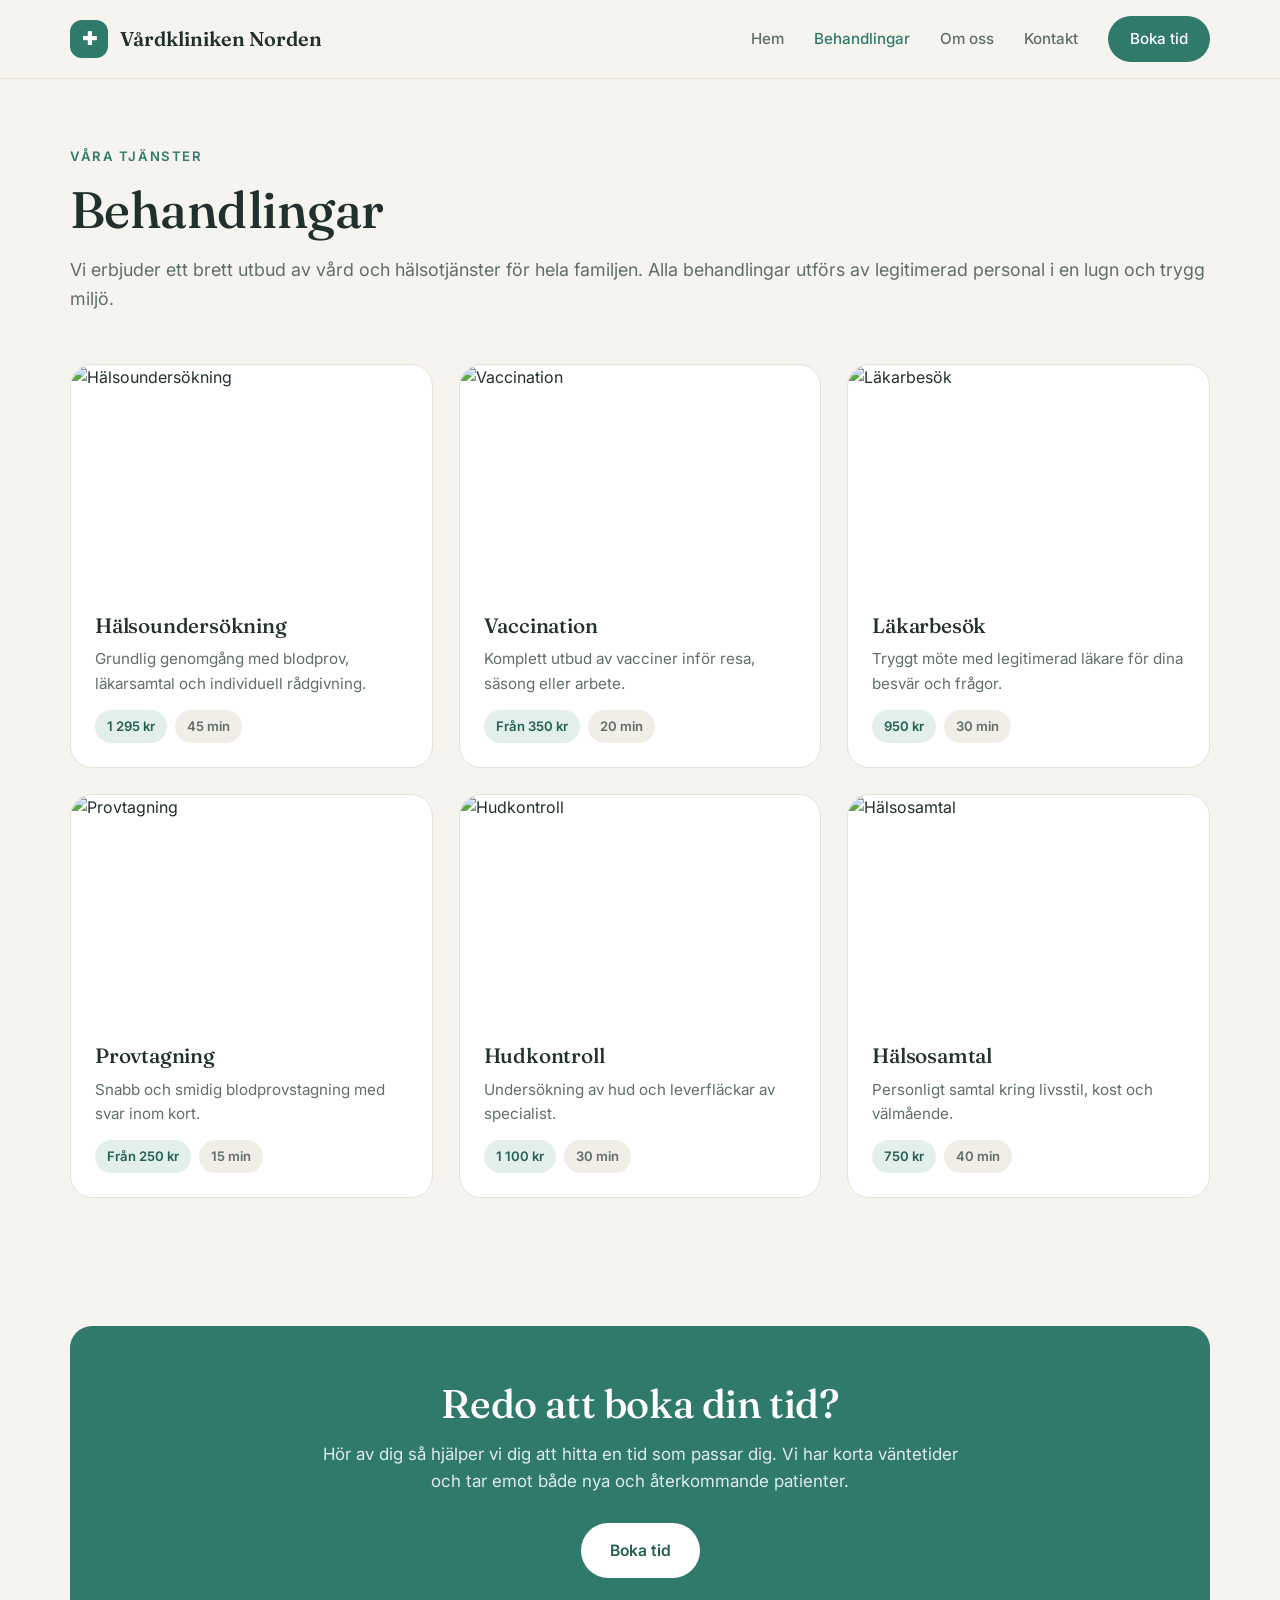
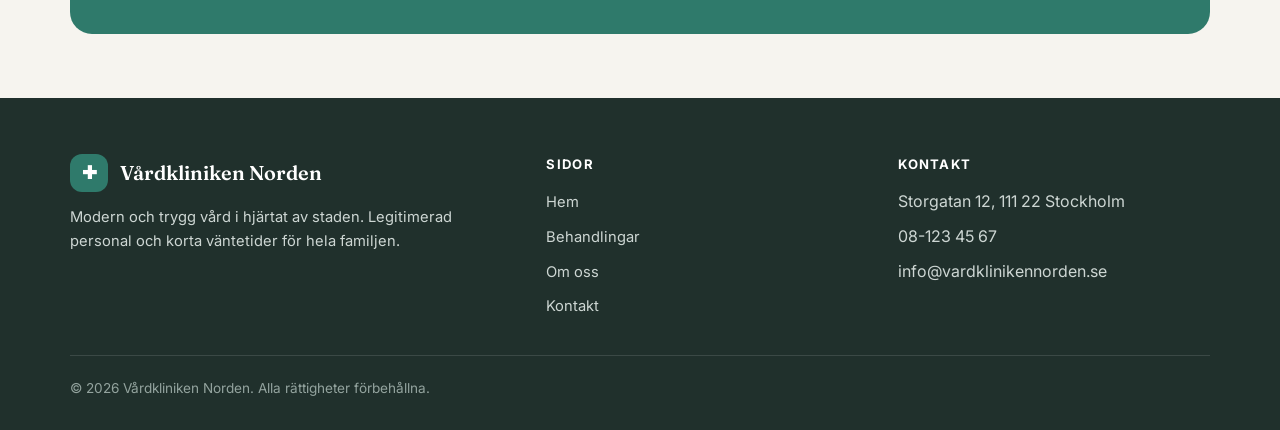
==== behandlingar.html @ 280f5b57 "Sync .vkn-header across 3 pages via Klar Updated: behandlingar.html, kontakt.html, om-oss.html" ====
<!DOCTYPE html><html lang="sv"><head>
    <meta charset="UTF-8">
    <meta name="viewport" content="width=device-width, initial-scale=1.0">
    <title>Vårdkliniken Norden</title>
    <link rel="preconnect" href="https://fonts.googleapis.com">
    <link rel="preconnect" href="https://fonts.gstatic.com" crossorigin="">
    <link href="https://fonts.googleapis.com/css2?family=Fraunces:opsz,wght@9..144,400;9..144,500;9..144,600&amp;family=Inter:wght@400;500;600&amp;display=swap" rel="stylesheet">
    <link rel="stylesheet" href="/style.css"><link rel="icon" href="/images/favicon.png">
    <script type="module" src="/script.js"></script>
  </head>
  <body>
    <div id="root">
      <div class="vkn-app">
        <header class="vkn-header">
          <div class="vkn-shell vkn-header__inner">
            <a class="vkn-logo" href="/"><span class="vkn-logo__mark">✚</span> Vårdkliniken Norden</a><button class="vkn-burger" aria-label="Meny">☰</button>
            <nav class="vkn-nav">
              <a class="high" href="/">Hem</a><a href="/behandlingar" class="vkn-active" aria-current="page">Behandlingar</a><a href="/om-oss">Om oss</a><a href="/kontakt">Kontakt</a><a class="vkn-nav__cta" href="/kontakt">Boka
                tid</a>
            </nav>
          </div>
        </header>
        <main>
          <section class="vkn-pagehead">
            <div class="vkn-shell">
              <span class="vkn-eyebrow vkn-ph-eyebrow">Våra tjänster</span>
              <h1 class="vkn-ph-title">Behandlingar</h1>
              <p class="vkn-ph-text">
                Vi erbjuder ett brett utbud av vård och hälsotjänster för hela
                familjen. Alla behandlingar utförs av legitimerad personal i en
                lugn och trygg miljö.
              </p>
            </div>
          </section>
          <section class="vkn-section" style="padding-top: 30px">
            <div class="vkn-shell">
              <div class="vkn-cards vkn-cards--six">
                <article class="vkn-tcard">
                  <div class="vkn-tcard__media">
                    <img src="https://images.unsplash.com/photo-1576091160550-2173dba999ef?auto=format&amp;fit=crop&amp;w=1600&amp;q=80" alt="Hälsoundersökning">
                  </div>
                  <div class="vkn-tcard__body">
                    <h3>Hälsoundersökning</h3>
                    <p class="vkn-tcard__desc">
                      Grundlig genomgång med blodprov, läkarsamtal och
                      individuell rådgivning.
                    </p>
                    <div class="vkn-tcard__meta">
                      <span class="vkn-tag">1 295 kr</span><span class="vkn-tag vkn-tag--muted">45 min</span>
                    </div>
                  </div>
                </article>
                <article class="vkn-tcard">
                  <div class="vkn-tcard__media">
                    <img src="https://images.unsplash.com/photo-1531545514256-b1400bc00f31?ixid=M3w5ODc2NzB8MHwxfHNlYXJjaHw0fHxhYm91dCUyMHVzfGVufDF8fHx8MTc4MjY2MDM2M3ww&amp;ixlib=rb-4.1.0&amp;w=1600&amp;q=80&amp;auto=format&amp;fit=crop" alt="Vaccination" data-klar-clipped="1">
                  </div>
                  <div class="vkn-tcard__body">
                    <h3>Vaccination</h3>
                    <p class="vkn-tcard__desc">
                      Komplett utbud av vacciner inför resa, säsong eller
                      arbete.
                    </p>
                    <div class="vkn-tcard__meta">
                      <span class="vkn-tag">Från 350 kr</span><span class="vkn-tag vkn-tag--muted">20 min</span>
                    </div>
                  </div>
                </article>
                <article class="vkn-tcard">
                  <div class="vkn-tcard__media">
                    <img src="https://images.unsplash.com/photo-1530026405186-ed1f139313f8?auto=format&amp;fit=crop&amp;w=1600&amp;q=80" alt="Läkarbesök">
                  </div>
                  <div class="vkn-tcard__body">
                    <h3>Läkarbesök</h3>
                    <p class="vkn-tcard__desc">
                      Tryggt möte med legitimerad läkare för dina besvär och
                      frågor.
                    </p>
                    <div class="vkn-tcard__meta">
                      <span class="vkn-tag">950 kr</span><span class="vkn-tag vkn-tag--muted">30 min</span>
                    </div>
                  </div>
                </article>
                <article class="vkn-tcard">
                  <div class="vkn-tcard__media">
                    <img src="https://images.unsplash.com/photo-1559757175-0eb30cd8c063?auto=format&amp;fit=crop&amp;w=1600&amp;q=80" alt="Provtagning">
                  </div>
                  <div class="vkn-tcard__body">
                    <h3>Provtagning</h3>
                    <p class="vkn-tcard__desc">
                      Snabb och smidig blodprovstagning med svar inom kort.
                    </p>
                    <div class="vkn-tcard__meta">
                      <span class="vkn-tag">Från 250 kr</span><span class="vkn-tag vkn-tag--muted">15 min</span>
                    </div>
                  </div>
                </article>
                <article class="vkn-tcard">
                  <div class="vkn-tcard__media">
                    <img src="https://images.unsplash.com/photo-1505751172876-fa1923c5c528?auto=format&amp;fit=crop&amp;w=1600&amp;q=80" alt="Hudkontroll">
                  </div>
                  <div class="vkn-tcard__body">
                    <h3>Hudkontroll</h3>
                    <p class="vkn-tcard__desc">
                      Undersökning av hud och leverfläckar av specialist.
                    </p>
                    <div class="vkn-tcard__meta">
                      <span class="vkn-tag">1 100 kr</span><span class="vkn-tag vkn-tag--muted">30 min</span>
                    </div>
                  </div>
                </article>
                <article class="vkn-tcard">
                  <div class="vkn-tcard__media">
                    <img src="https://images.unsplash.com/photo-1551601651-2a8555f1a136?auto=format&amp;fit=crop&amp;w=1600&amp;q=80" alt="Hälsosamtal">
                  </div>
                  <div class="vkn-tcard__body">
                    <h3>Hälsosamtal</h3>
                    <p class="vkn-tcard__desc">
                      Personligt samtal kring livsstil, kost och välmående.
                    </p>
                    <div class="vkn-tcard__meta">
                      <span class="vkn-tag">750 kr</span><span class="vkn-tag vkn-tag--muted">40 min</span>
                    </div>
                  </div>
                </article>
              </div>
            </div>
          </section>
          <section class="vkn-section">
            <div class="vkn-shell">
              <div class="vkn-cta">
                <h2 class="vkn-cta-heading">Redo att boka din tid?</h2>
                <p class="vkn-cta-text">
                  Hör av dig så hjälper vi dig att hitta en tid som passar dig.
                  Vi har korta väntetider och tar emot både nya och återkommande
                  patienter.
                </p>
                <a class="vkn-btn vkn-btn--primary vkn-cta-btn" href="/kontakt">Boka tid</a>
              </div>
            </div>
          </section>
        </main>
        <footer class="vkn-footer">
          <div class="vkn-shell">
            <div class="vkn-footer__grid">
              <div>
                <div class="vkn-logo">
                  <span class="vkn-logo__mark">✚</span> Vårdkliniken Norden
                </div>
                <p>
                  Modern och trygg vård i hjärtat av staden. Legitimerad
                  personal och korta väntetider för hela familjen.
                </p>
              </div>
              <div>
                <h4>Sidor</h4>
                <ul>
                  <li><a href="/">Hem</a></li>
                  <li>
                    <a href="/behandlingar">Behandlingar</a>
                  </li>
                  <li><a href="/om-oss">Om oss</a></li>
                  <li><a href="/kontakt">Kontakt</a></li>
                </ul>
              </div>
              <div>
                <h4>Kontakt</h4>
                <ul>
                  <li>Storgatan 12, 111 22 Stockholm</li>
                  <li>08-123 45 67</li>
                  <li>info@vardklinikennorden.se</li>
                </ul>
              </div>
            </div>
            <div class="vkn-footer__bottom">
              © 2026 Vårdkliniken Norden. Alla rättigheter förbehållna.
            </div>
          </div>
        </footer>
      </div>
    </div>
  
</body></html>
---- style.css ----
:root {
  --vkn-bg: #f6f4ef;
  --vkn-surface: #ffffff;
  --vkn-ink: #20302c;
  --vkn-muted: #5e6f69;
  --vkn-accent: #2f7a6b;
  --vkn-accent-dark: #245f53;
  --vkn-accent-soft: #e3efeb;
  --vkn-border: #e6e2d8;
  --vkn-radius: 22px;
  --vkn-radius-sm: 14px;
  --vkn-shadow: 0 18px 50px -28px rgba(32, 48, 44, 0.4);
}

* {
  box-sizing: border-box;
}

html {
  scroll-behavior: smooth;
}

body {
  margin: 0;
  font-family: "Inter", system-ui, sans-serif;
  background: var(--vkn-bg);
  color: var(--vkn-ink);
  line-height: 1.6;
  -webkit-font-smoothing: antialiased;
}

.vkn-app {
  min-height: 100vh;
  display: flex;
  flex-direction: column;
}

.vkn-shell {
  width: min(1140px, 92vw);
  margin: 0 auto;
}

h1,
h2,
h3 {
  font-family: "Fraunces", Georgia, serif;
  font-weight: 500;
  line-height: 1.12;
  margin: 0;
  letter-spacing: -0.01em;
}

p {
  margin: 0;
}

img {
  display: block;
  max-width: 100%;
}

a {
  color: inherit;
  text-decoration: none;
}

/* Header */
.vkn-header {
  position: sticky;
  top: 0;
  z-index: 50;
  background: rgba(246, 244, 239, 0.86);
  backdrop-filter: blur(12px);
  border-bottom: 1px solid var(--vkn-border);
}

.vkn-header__inner {
  display: flex;
  align-items: center;
  justify-content: space-between;
  height: 78px;
}

.vkn-logo {
  display: flex;
  align-items: center;
  gap: 12px;
  font-family: "Fraunces", serif;
  font-size: 1.25rem;
  font-weight: 600;
}

.vkn-logo__mark {
  width: 38px;
  height: 38px;
  border-radius: 12px;
  background: var(--vkn-accent);
  color: #fff;
  display: grid;
  place-items: center;
  font-size: 1.1rem;
}

.vkn-nav {
  display: flex;
  align-items: center;
  gap: 30px;
}

.vkn-nav a {
  font-size: 0.95rem;
  color: var(--vkn-muted);
  font-weight: 500;
  transition: color 0.2s;
}

.vkn-nav a:hover {
  color: var(--vkn-ink);
}

.vkn-nav a.vkn-active {
  color: var(--vkn-accent);
}

.vkn-nav__cta {
  background: var(--vkn-accent);
  color: #fff !important;
  padding: 11px 22px;
  border-radius: 999px;
  transition: background 0.2s;
}

.vkn-nav__cta:hover {
  background: var(--vkn-accent-dark);
}

.vkn-burger {
  display: none;
  background: none;
  border: 0;
  cursor: pointer;
  font-size: 1.5rem;
  color: var(--vkn-ink);
}

@media (max-width: 800px) {
  .vkn-nav {
    position: fixed;
    inset: 78px 0 auto 0;
    background: var(--vkn-bg);
    flex-direction: column;
    align-items: stretch;
    padding: 18px 4vw 26px;
    gap: 16px;
    border-bottom: 1px solid var(--vkn-border);
    display: none;
    /* transform: translateY(-130%); */
    transition: transform 0.28s ease;
  }

  .vkn-nav.show {
    display: flex;
  }

  .vkn-nav.vkn-nav--open {
    transform: translateY(0);
  }

  .vkn-nav__cta {
    text-align: center;
  }

  .vkn-burger {
    display: block;
  }
}

/* Buttons */
.vkn-btn {
  display: inline-flex;
  align-items: center;
  gap: 8px;
  padding: 14px 28px;
  border-radius: 999px;
  font-weight: 600;
  font-size: 0.98rem;
  cursor: pointer;
  border: 1px solid transparent;
  transition:
    transform 0.15s,
    background 0.2s,
    border-color 0.2s;
}

.vkn-btn:hover {
  transform: translateY(-2px);
}

.vkn-btn--primary {
  background: var(--vkn-accent);
  color: #fff;
}

.vkn-btn--primary:hover {
  background: var(--vkn-accent-dark);
}

.vkn-btn--ghost {
  background: transparent;
  color: var(--vkn-ink);
  border-color: var(--vkn-border);
}

.vkn-btn--ghost:hover {
  border-color: var(--vkn-accent);
  color: var(--vkn-accent);
}

.vkn-eyebrow {
  display: inline-block;
  font-size: 0.82rem;
  font-weight: 600;
  letter-spacing: 0.12em;
  text-transform: uppercase;
  color: var(--vkn-accent);
  margin-bottom: 14px;
}

/* Hero */
.vkn-hero {
  padding: 70px 0 30px;
}

.vkn-hero__grid {
  display: grid;
  grid-template-columns: 1.05fr 0.95fr;
  gap: 56px;
  align-items: center;
}

.vkn-hero h1 {
  font-size: clamp(2.4rem, 5vw, 3.6rem);
  margin-bottom: 22px;
}

.vkn-hero__intro {
  font-size: 1.12rem;
  color: var(--vkn-muted);
  margin-bottom: 30px;
  max-width: 30em;
}

.vkn-hero__actions {
  display: flex;
  flex-wrap: wrap;
  gap: 14px;
}

.vkn-hero__media {
  border-radius: var(--vkn-radius);
  overflow: hidden;
  box-shadow: var(--vkn-shadow);
  aspect-ratio: 4/5;
}

.vkn-hero__media img {
  width: 100%;
  height: 100%;
  object-fit: cover;
}

@media (max-width: 800px) {
  .vkn-hero__grid {
    grid-template-columns: 1fr;
    gap: 36px;
  }

  .vkn-hero__media {
    aspect-ratio: 16/11;
  }
}

/* Trust strip */
.vkn-trust {
  padding: 28px 0 10px;
}

.vkn-trust__grid {
  display: grid;
  grid-template-columns: repeat(4, 1fr);
  gap: 18px;
}

.vkn-trust__item {
  background: var(--vkn-surface);
  border: 1px solid var(--vkn-border);
  border-radius: var(--vkn-radius-sm);
  padding: 22px 22px;
}

.vkn-trust__item h3 {
  font-family: "Inter", sans-serif;
  font-size: 1rem;
  font-weight: 600;
  margin-bottom: 6px;
}

.vkn-trust__item p {
  font-size: 0.92rem;
  color: var(--vkn-muted);
}

@media (max-width: 800px) {
  .vkn-trust__grid {
    grid-template-columns: 1fr 1fr;
  }
}

/* Sections */
.vkn-section {
  padding: 64px 0;
}

.vkn-section__head {
  max-width: 620px;
  margin-bottom: 40px;
}

.vkn-section__head h2 {
  font-size: clamp(1.9rem, 3.6vw, 2.6rem);
  margin-bottom: 16px;
}

.vkn-section__head p {
  color: var(--vkn-muted);
  font-size: 1.05rem;
}

.vkn-section__head--center {
  margin: 0 auto 44px;
  text-align: center;
}

/* Treatment cards */
.vkn-cards {
  display: grid;
  grid-template-columns: repeat(3, 1fr);
  gap: 26px;
}

.vkn-cards--six {
  grid-template-columns: repeat(3, 1fr);
}

@media (max-width: 900px) {
  .vkn-cards,
  .vkn-cards--six {
    grid-template-columns: 1fr 1fr;
  }
}

@media (max-width: 620px) {
  .vkn-cards,
  .vkn-cards--six {
    grid-template-columns: 1fr;
  }
}

.vkn-tcard {
  background: var(--vkn-surface);
  border: 1px solid var(--vkn-border);
  border-radius: var(--vkn-radius);
  overflow: hidden;
  display: flex;
  flex-direction: column;
  transition:
    transform 0.2s,
    box-shadow 0.2s;
}

.vkn-tcard:hover {
  transform: translateY(-4px);
  box-shadow: var(--vkn-shadow);
}

.vkn-tcard__media {
  aspect-ratio: 16/10;
  overflow: hidden;
}

.vkn-tcard__media img {
  width: 100%;
  height: 100%;
  object-fit: cover;
}

.vkn-tcard__body {
  padding: 24px;
  display: flex;
  flex-direction: column;
  gap: 10px;
  flex: 1;
}

.vkn-tcard__body h3 {
  font-size: 1.3rem;
}

.vkn-tcard__desc {
  color: var(--vkn-muted);
  font-size: 0.95rem;
  flex: 1;
}

.vkn-tcard__meta {
  display: flex;
  gap: 8px;
  flex-wrap: wrap;
  margin-top: 4px;
}

.vkn-tag {
  font-size: 0.82rem;
  font-weight: 600;
  padding: 6px 12px;
  border-radius: 999px;
  background: var(--vkn-accent-soft);
  color: var(--vkn-accent-dark);
}

.vkn-tag--muted {
  background: #f0eee7;
  color: var(--vkn-muted);
}

.vkn-more {
  display: flex;
  justify-content: center;
  margin-top: 38px;
}

.vkn-link-arrow {
  color: var(--vkn-accent);
  font-weight: 600;
  display: inline-flex;
  align-items: center;
  gap: 7px;
}

.vkn-link-arrow:hover {
  gap: 12px;
  transition: gap 0.2s;
}

/* CTA banner */
.vkn-cta {
  background: var(--vkn-accent);
  color: #fff;
  border-radius: var(--vkn-radius);
  padding: 56px 8%;
  text-align: center;
}

.vkn-cta h2 {
  font-size: clamp(1.8rem, 3.4vw, 2.5rem);
  margin-bottom: 14px;
  color: #fff;
}

.vkn-cta p {
  color: rgba(255, 255, 255, 0.86);
  font-size: 1.06rem;
  max-width: 38em;
  margin: 0 auto 28px;
}

.vkn-cta .vkn-btn--primary {
  background: #fff;
  color: var(--vkn-accent-dark);
}

.vkn-cta .vkn-btn--primary:hover {
  background: #f1f1f1;
}

/* Page header */
.vkn-pagehead {
  padding: 64px 0 20px;
}

.vkn-pagehead h1 {
  font-size: clamp(2.2rem, 4.6vw, 3.2rem);
  margin-bottom: 18px;
}

.vkn-pagehead p {
  color: var(--vkn-muted);
  font-size: 1.12rem;
}

/* About */
.vkn-about__grid {
  display: grid;
  grid-template-columns: 0.95fr 1.05fr;
  gap: 56px;
  align-items: center;
}

@media (max-width: 800px) {
  .vkn-about__grid {
    grid-template-columns: 1fr;
    gap: 34px;
  }
}

.vkn-about__media {
  border-radius: var(--vkn-radius);
  overflow: hidden;
  box-shadow: var(--vkn-shadow);
  aspect-ratio: 5/6;
}

.vkn-about__media img {
  width: 100%;
  height: 100%;
  object-fit: cover;
}

.vkn-about__text h2 {
  font-size: clamp(1.8rem, 3.4vw, 2.5rem);
  margin-bottom: 20px;
}

.vkn-about__text p {
  color: var(--vkn-muted);
  margin-bottom: 16px;
}

/* Stats */
.vkn-stats {
  display: grid;
  grid-template-columns: repeat(3, 1fr);
  gap: 22px;
}

@media (max-width: 700px) {
  .vkn-stats {
    grid-template-columns: 1fr;
  }
}

.vkn-stat {
  background: var(--vkn-surface);
  border: 1px solid var(--vkn-border);
  border-radius: var(--vkn-radius);
  padding: 36px 28px;
  text-align: center;
}

.vkn-stat__num {
  font-family: "Fraunces", serif;
  font-size: 2.8rem;
  color: var(--vkn-accent);
  line-height: 1;
  margin-bottom: 8px;
}

.vkn-stat__label {
  color: var(--vkn-muted);
  font-size: 0.98rem;
}

/* Team */
.vkn-team {
  display: grid;
  grid-template-columns: repeat(3, 1fr);
  gap: 26px;
}

@media (max-width: 800px) {
  .vkn-team {
    grid-template-columns: 1fr 1fr;
  }
}

@media (max-width: 520px) {
  .vkn-team {
    grid-template-columns: 1fr;
  }
}

.vkn-member {
  text-align: center;
}

.vkn-member__photo {
  aspect-ratio: 1;
  border-radius: var(--vkn-radius);
  overflow: hidden;
  margin-bottom: 16px;
  box-shadow: var(--vkn-shadow);
}

.vkn-member__photo img {
  width: 100%;
  height: 100%;
  object-fit: cover;
}

.vkn-member h3 {
  font-size: 1.2rem;
  margin-bottom: 4px;
}

.vkn-member__role {
  color: var(--vkn-accent);
  font-weight: 600;
  font-size: 0.92rem;
}

/* Contact */
.vkn-contact__grid {
  display: grid;
  grid-template-columns: 1fr 1.1fr;
  gap: 50px;
  align-items: start;
}

@media (max-width: 860px) {
  .vkn-contact__grid {
    grid-template-columns: 1fr;
  }
}

.vkn-info {
  display: grid;
  grid-template-columns: 1fr 1fr;
  gap: 18px;
}

@media (max-width: 520px) {
  .vkn-info {
    grid-template-columns: 1fr;
  }
}

.vkn-info__card {
  background: var(--vkn-surface);
  border: 1px solid var(--vkn-border);
  border-radius: var(--vkn-radius-sm);
  padding: 24px;
}

.vkn-info__card h3 {
  font-family: "Inter", sans-serif;
  font-size: 0.82rem;
  letter-spacing: 0.1em;
  text-transform: uppercase;
  color: var(--vkn-accent);
  margin-bottom: 8px;
}

.vkn-info__card p {
  color: var(--vkn-muted);
  font-size: 0.98rem;
  white-space: pre-line;
}

.vkn-form {
  background: var(--vkn-surface);
  border: 1px solid var(--vkn-border);
  border-radius: var(--vkn-radius);
  padding: 32px;
}

.vkn-form label {
  display: block;
  font-size: 0.88rem;
  font-weight: 600;
  margin-bottom: 7px;
}

.vkn-field {
  margin-bottom: 20px;
}

.vkn-form input,
.vkn-form textarea {
  width: 100%;
  padding: 13px 15px;
  border: 1px solid var(--vkn-border);
  border-radius: var(--vkn-radius-sm);
  font-family: inherit;
  font-size: 0.96rem;
  background: var(--vkn-bg);
  color: var(--vkn-ink);
}

.vkn-form input:focus,
.vkn-form textarea:focus {
  outline: 2px solid var(--vkn-accent);
  border-color: transparent;
}

.vkn-form textarea {
  resize: vertical;
  min-height: 130px;
}

.vkn-form__ok {
  background: var(--vkn-accent-soft);
  color: var(--vkn-accent-dark);
  padding: 14px;
  border-radius: var(--vkn-radius-sm);
  font-size: 0.95rem;
  margin-top: 16px;
}

/* Footer */
.vkn-footer {
  margin-top: auto;
  background: var(--vkn-ink);
  color: #cdd6d3;
  padding: 56px 0 30px;
}

.vkn-footer__grid {
  display: grid;
  grid-template-columns: 1.4fr 1fr 1fr;
  gap: 40px;
  margin-bottom: 36px;
}

@media (max-width: 700px) {
  .vkn-footer__grid {
    grid-template-columns: 1fr;
    gap: 28px;
  }
}

.vkn-footer .vkn-logo {
  color: #fff;
  margin-bottom: 14px;
}

.vkn-footer p {
  font-size: 0.92rem;
  max-width: 28em;
}

.vkn-footer h4 {
  font-family: "Inter", sans-serif;
  font-size: 0.82rem;
  letter-spacing: 0.1em;
  text-transform: uppercase;
  color: #fff;
  margin: 0 0 14px;
}

.vkn-footer ul {
  list-style: none;
  margin: 0;
  padding: 0;
  display: flex;
  flex-direction: column;
  gap: 9px;
}

.vkn-footer ul a {
  font-size: 0.92rem;
  color: #cdd6d3;
}

.vkn-footer ul a:hover {
  color: #fff;
}

.vkn-footer__bottom {
  border-top: 1px solid rgba(255, 255, 255, 0.12);
  padding-top: 22px;
  font-size: 0.85rem;
  color: #93a39e;
}

.vkn-loading {
  padding: 120px 0;
  text-align: center;
  color: var(--vkn-muted);
}
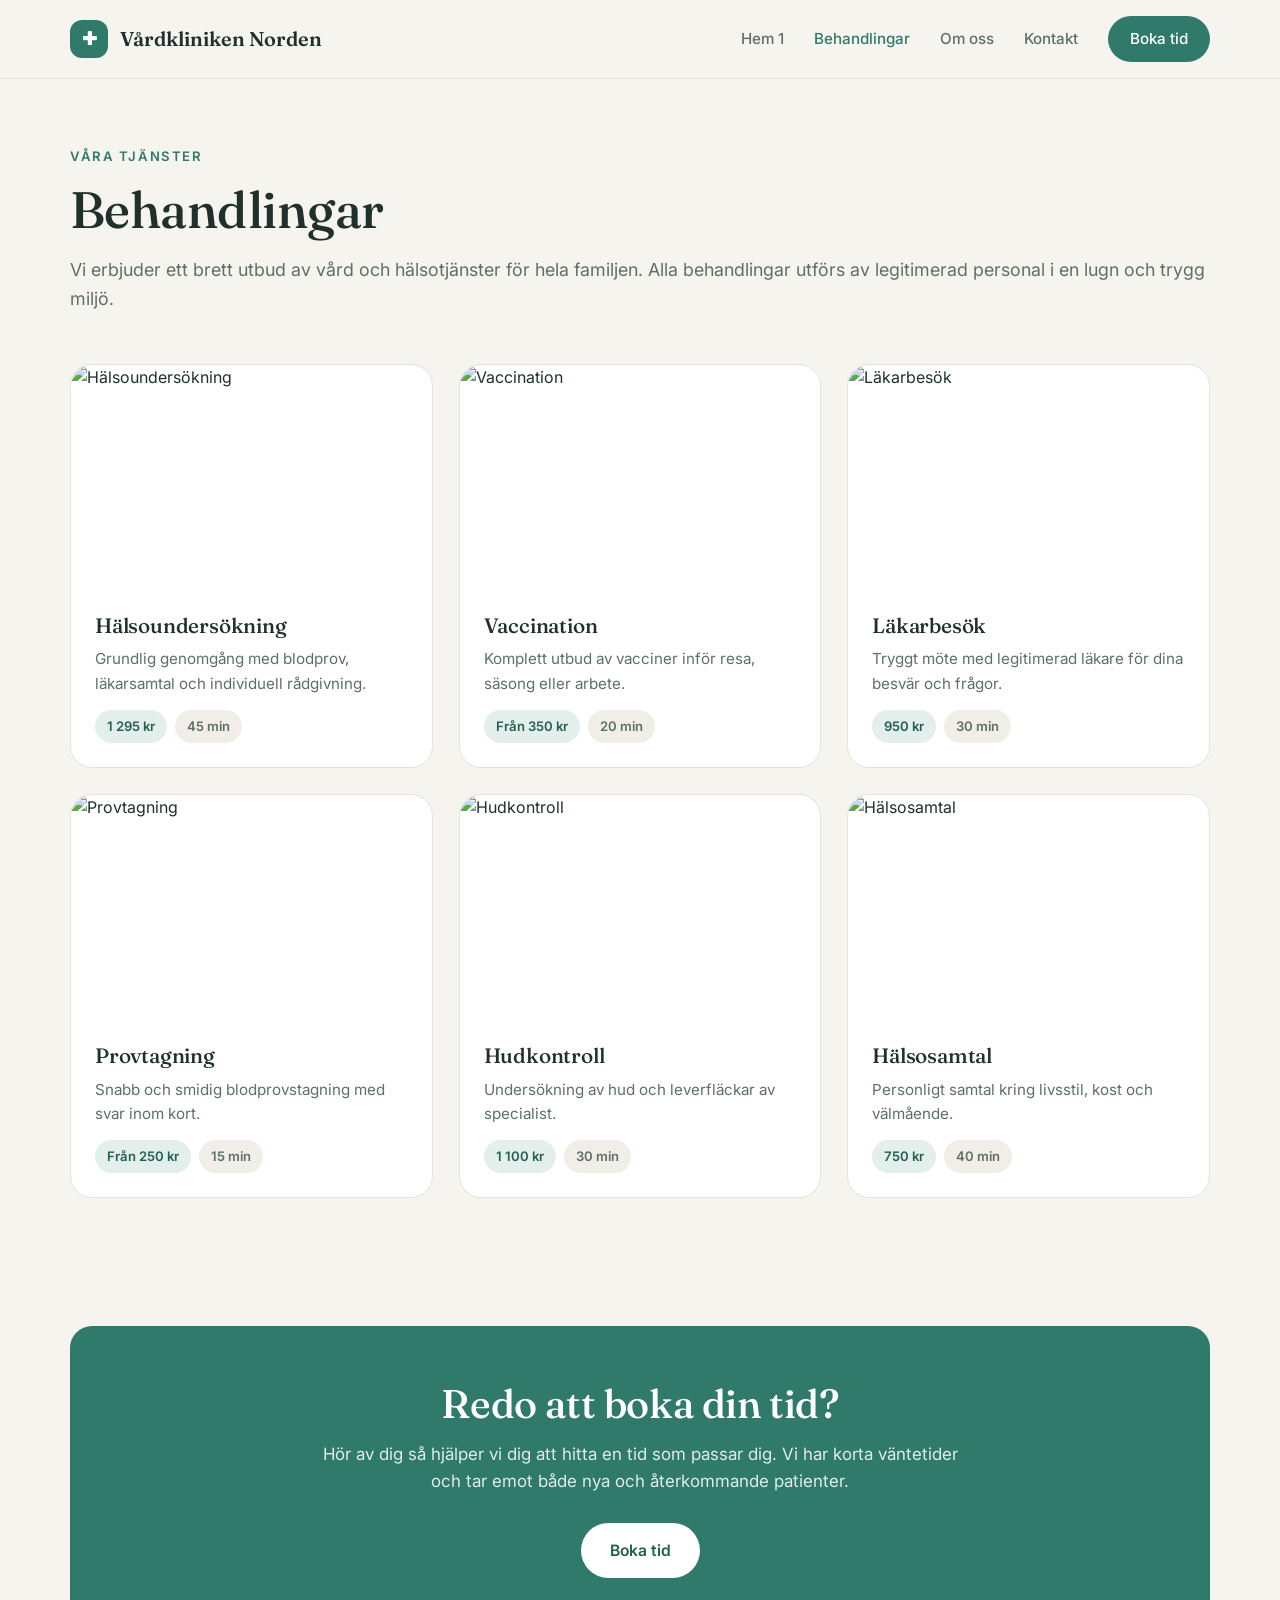
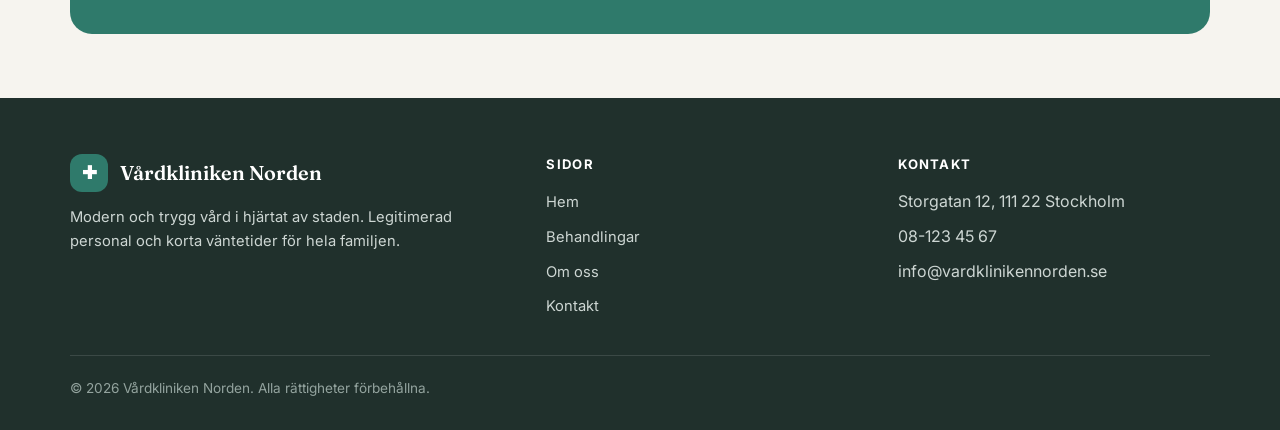
==== commit 771d3e1d: "Sync .vkn-header across 3 pages via Klar Updated: behandlingar.html, kontakt.html, om-oss.html" ====
--- a/behandlingar.html
+++ b/behandlingar.html
@@ -15,7 +15,7 @@
           <div class="vkn-shell vkn-header__inner">
             <a class="vkn-logo" href="/"><span class="vkn-logo__mark">✚</span> Vårdkliniken Norden</a><button class="vkn-burger" aria-label="Meny">☰</button>
             <nav class="vkn-nav">
-              <a class="high" href="/">Hem</a><a href="/behandlingar" class="vkn-active" aria-current="page">Behandlingar</a><a href="/om-oss">Om oss</a><a href="/kontakt">Kontakt</a><a class="vkn-nav__cta" href="/kontakt">Boka
+              <a class="high" href="/">Hem 1</a><a href="/behandlingar" class="vkn-active" aria-current="page">Behandlingar</a><a href="/om-oss">Om oss</a><a href="/kontakt">Kontakt</a><a class="vkn-nav__cta" href="/kontakt">Boka
                 tid</a>
             </nav>
           </div>
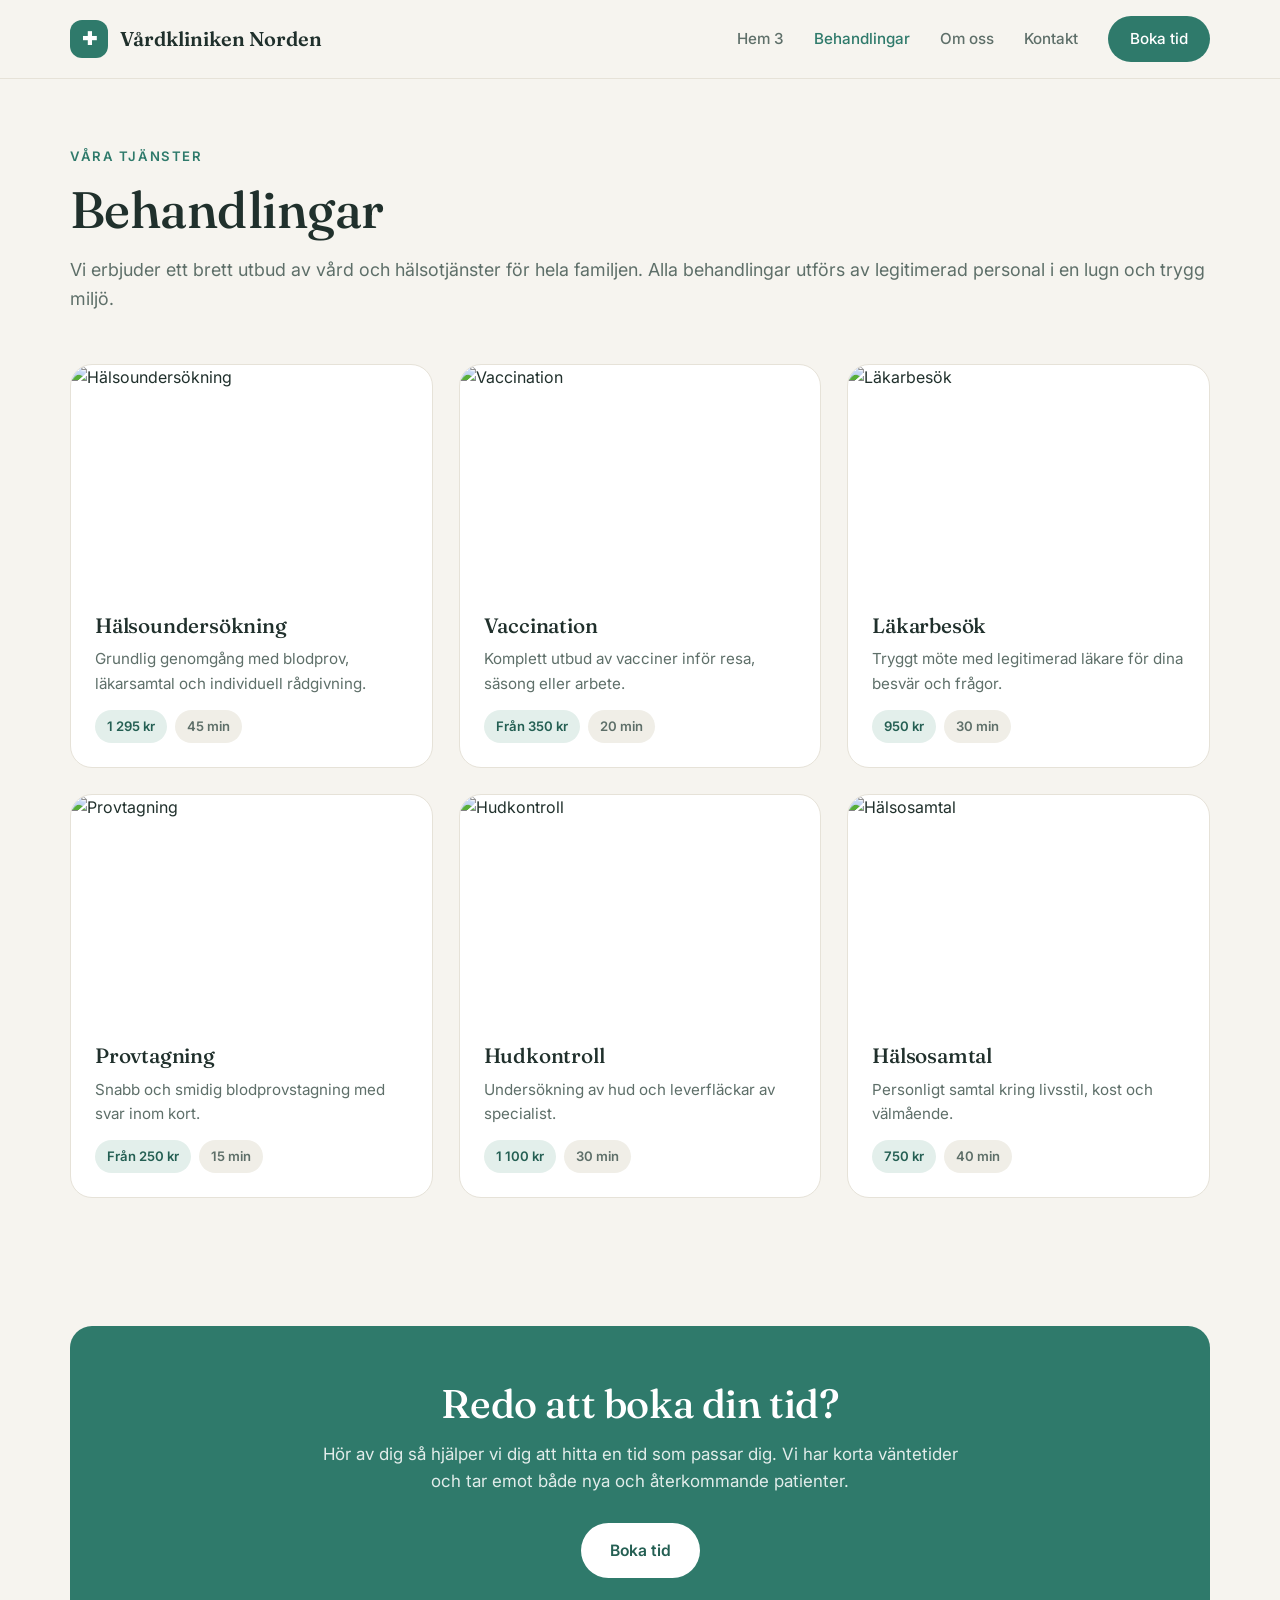
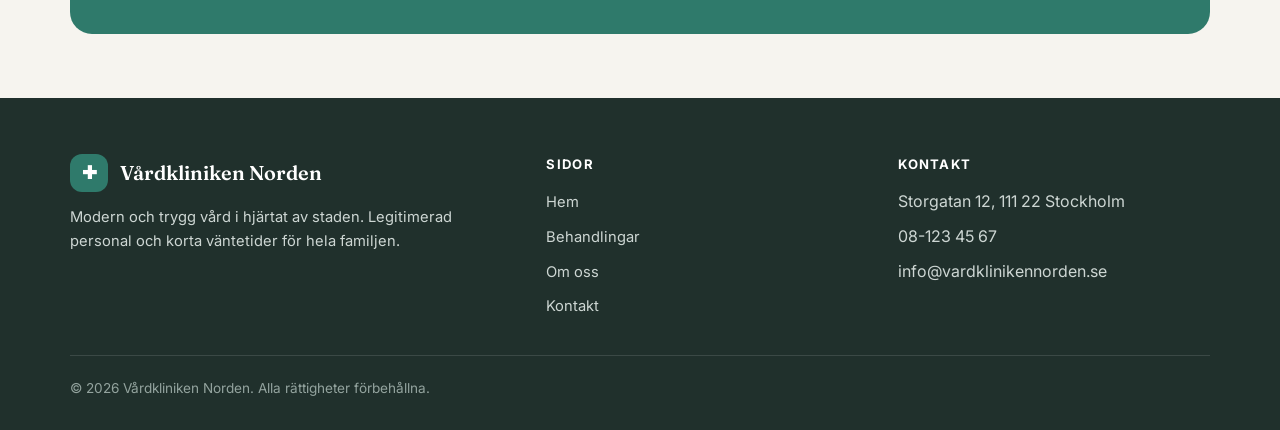
==== commit aad07bbf: "Sync .vkn-header across 3 pages via Klar Updated: behandlingar.html, kontakt.html, om-oss.html" ====
--- a/behandlingar.html
+++ b/behandlingar.html
@@ -15,7 +15,7 @@
           <div class="vkn-shell vkn-header__inner">
             <a class="vkn-logo" href="/"><span class="vkn-logo__mark">✚</span> Vårdkliniken Norden</a><button class="vkn-burger" aria-label="Meny">☰</button>
             <nav class="vkn-nav">
-              <a class="high" href="/">Hem 1</a><a href="/behandlingar" class="vkn-active" aria-current="page">Behandlingar</a><a href="/om-oss">Om oss</a><a href="/kontakt">Kontakt</a><a class="vkn-nav__cta" href="/kontakt">Boka
+              <a href="/">Hem 3</a><a href="/behandlingar" class="vkn-active high" aria-current="page">Behandlingar</a><a href="/om-oss">Om oss</a><a href="/kontakt">Kontakt</a><a class="vkn-nav__cta" href="/kontakt">Boka
                 tid</a>
             </nav>
           </div>
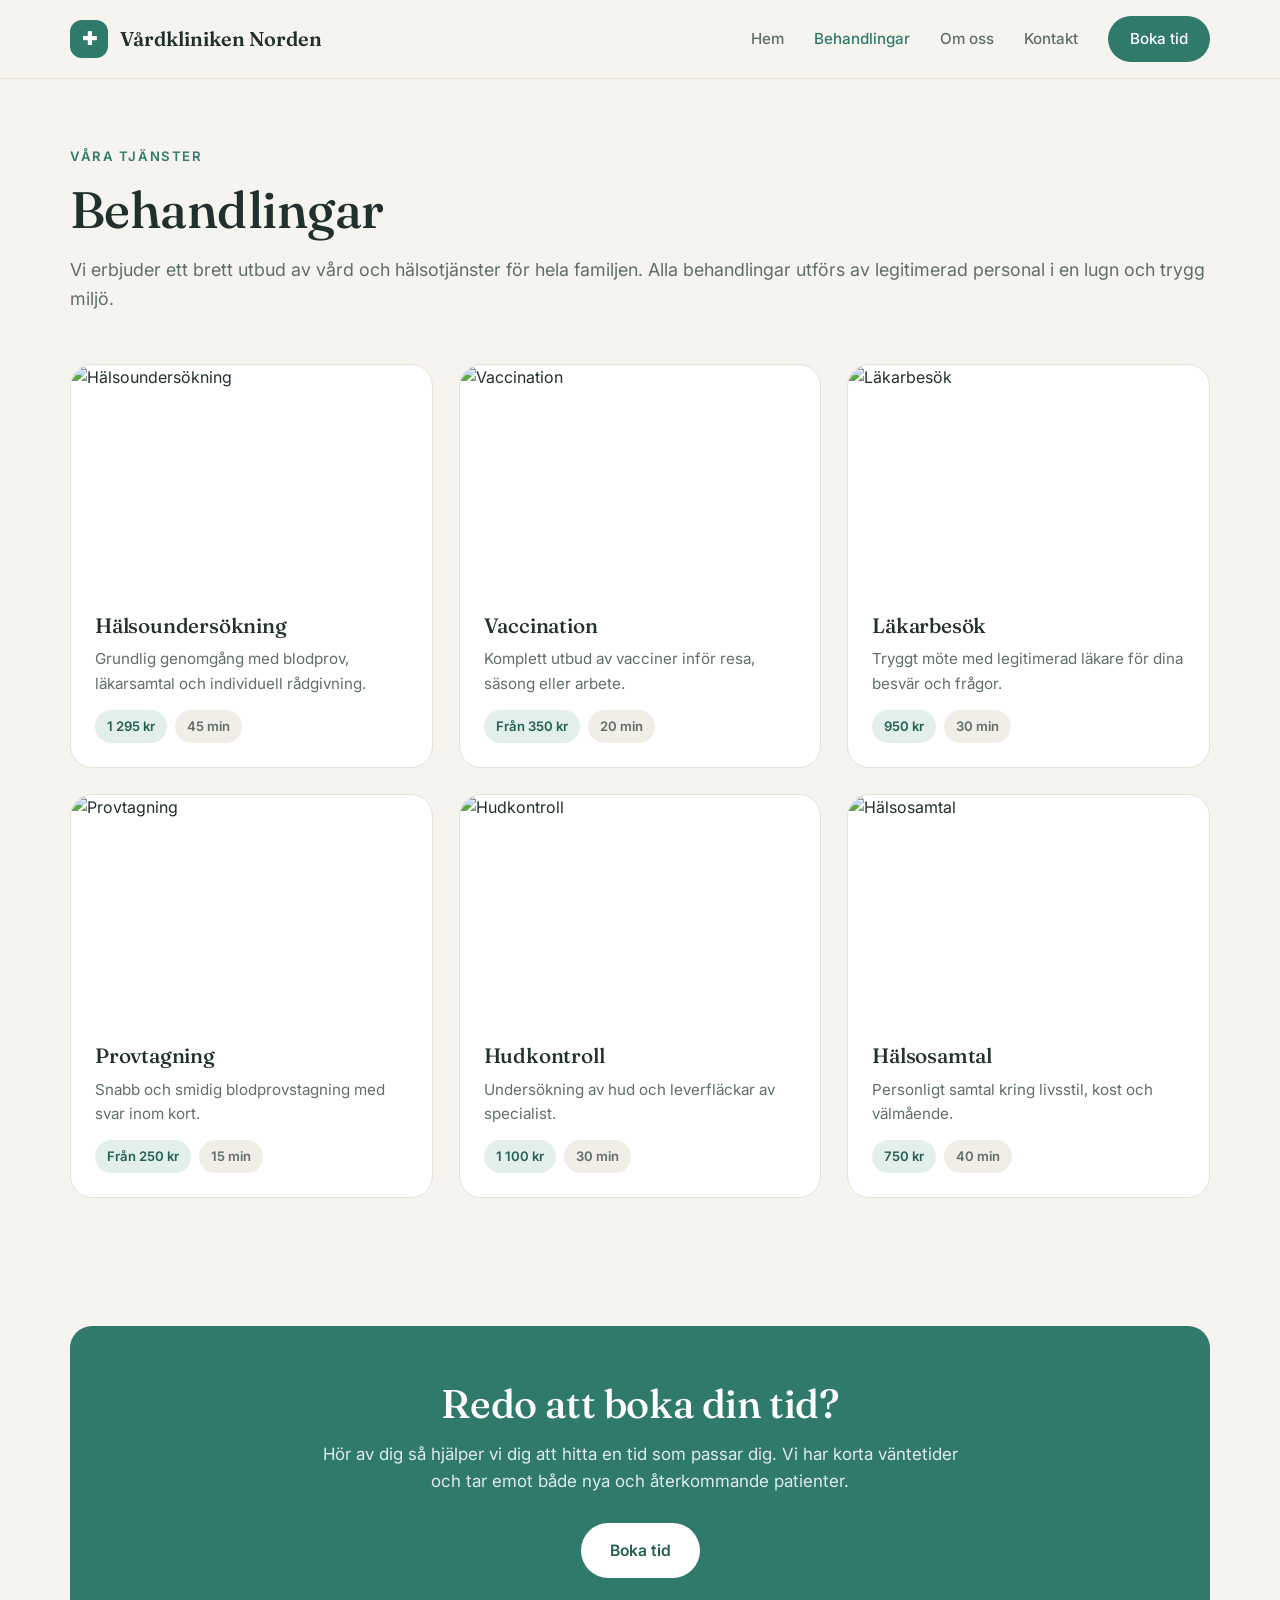
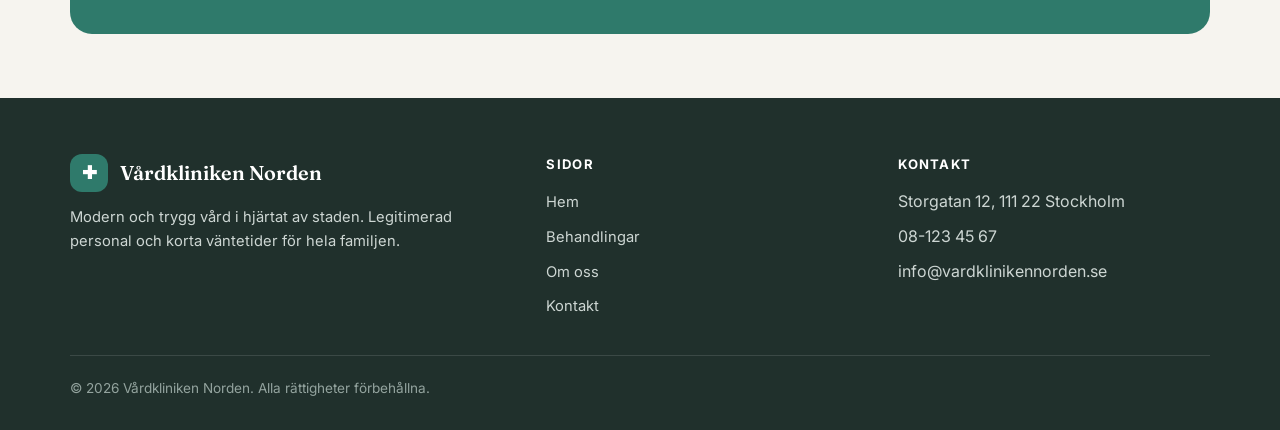
==== commit 1366c537: "Sync .vkn-header across 3 pages via Klar Updated: behandlingar.html, kontakt.html, om-oss.html" ====
--- a/behandlingar.html
+++ b/behandlingar.html
@@ -15,7 +15,7 @@
           <div class="vkn-shell vkn-header__inner">
             <a class="vkn-logo" href="/"><span class="vkn-logo__mark">✚</span> Vårdkliniken Norden</a><button class="vkn-burger" aria-label="Meny">☰</button>
             <nav class="vkn-nav">
-              <a href="/">Hem 3</a><a href="/behandlingar" class="vkn-active high" aria-current="page">Behandlingar</a><a href="/om-oss">Om oss</a><a href="/kontakt">Kontakt</a><a class="vkn-nav__cta" href="/kontakt">Boka
+              <a href="/">Hem</a><a href="/behandlingar" class="vkn-active" aria-current="page">Behandlingar</a><a href="/om-oss">Om oss</a><a href="/kontakt">Kontakt</a><a class="vkn-nav__cta" href="/kontakt">Boka
                 tid</a>
             </nav>
           </div>
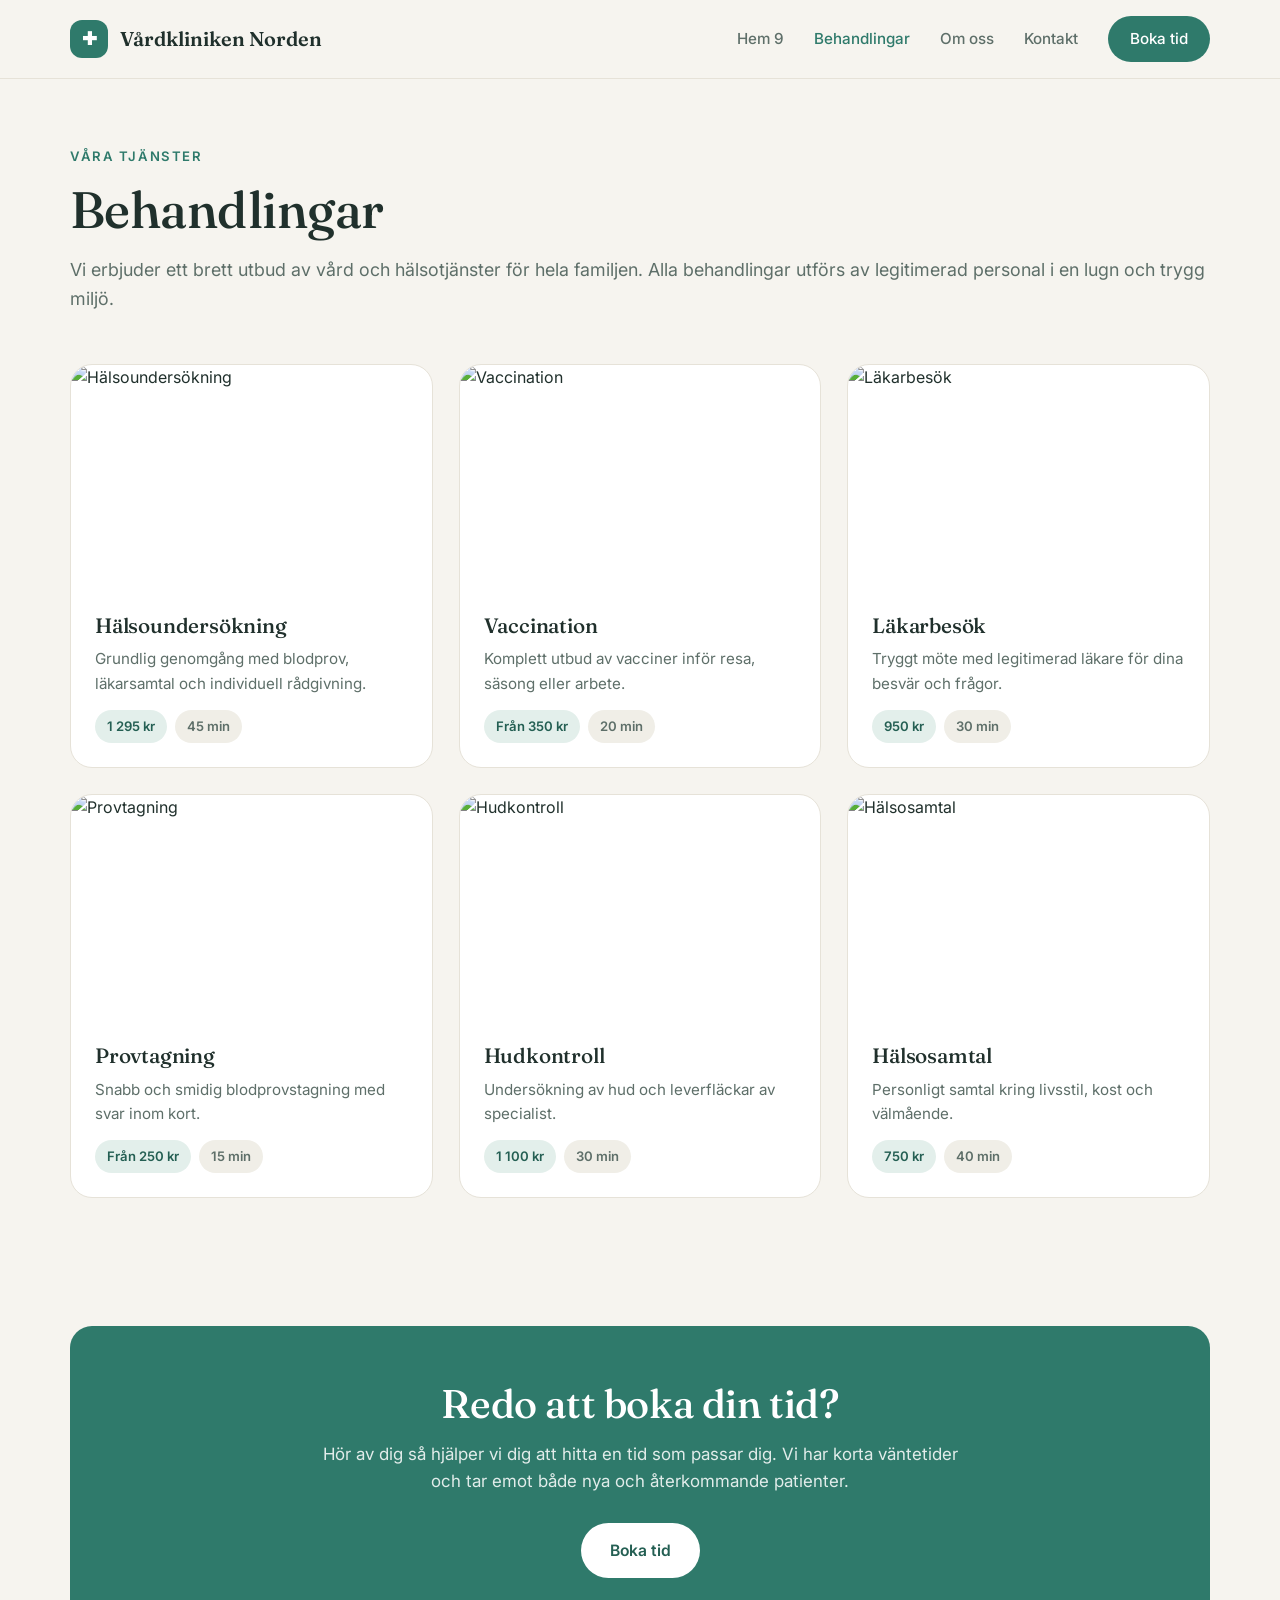
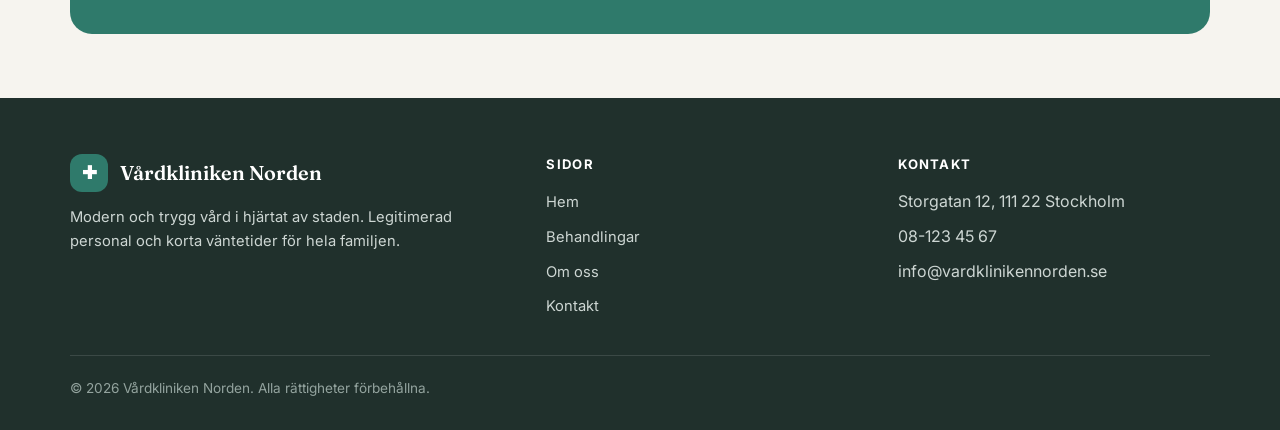
==== commit a83c3864: "Sync .vkn-header across 3 pages via Klar Updated: behandlingar.html, kontakt.html, om-oss.html" ====
--- a/behandlingar.html
+++ b/behandlingar.html
@@ -15,7 +15,7 @@
           <div class="vkn-shell vkn-header__inner">
             <a class="vkn-logo" href="/"><span class="vkn-logo__mark">✚</span> Vårdkliniken Norden</a><button class="vkn-burger" aria-label="Meny">☰</button>
             <nav class="vkn-nav">
-              <a href="/">Hem</a><a href="/behandlingar" class="vkn-active" aria-current="page">Behandlingar</a><a href="/om-oss">Om oss</a><a href="/kontakt">Kontakt</a><a class="vkn-nav__cta" href="/kontakt">Boka
+              <a href="/">Hem 9</a><a href="/behandlingar" class="vkn-active" aria-current="page">Behandlingar</a><a href="/om-oss">Om oss</a><a href="/kontakt">Kontakt</a><a class="vkn-nav__cta" href="/kontakt">Boka
                 tid</a>
             </nav>
           </div>
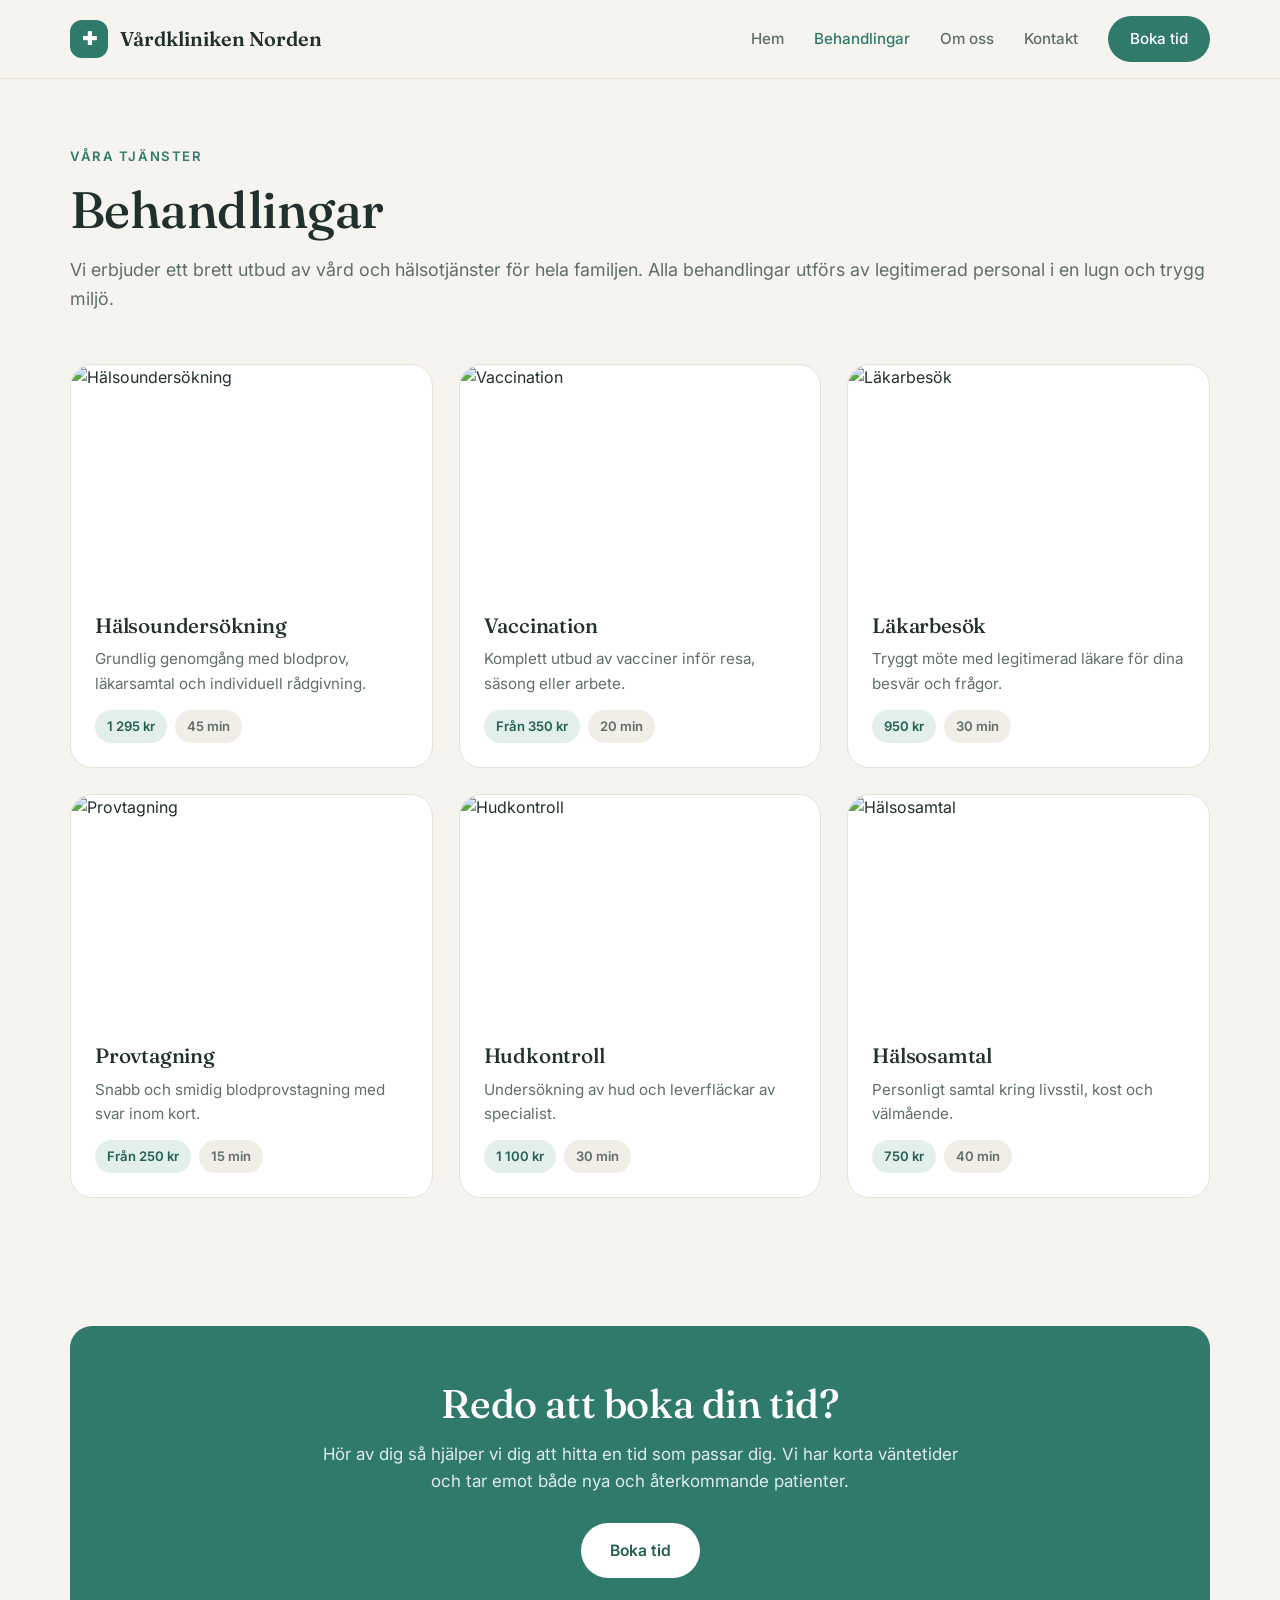
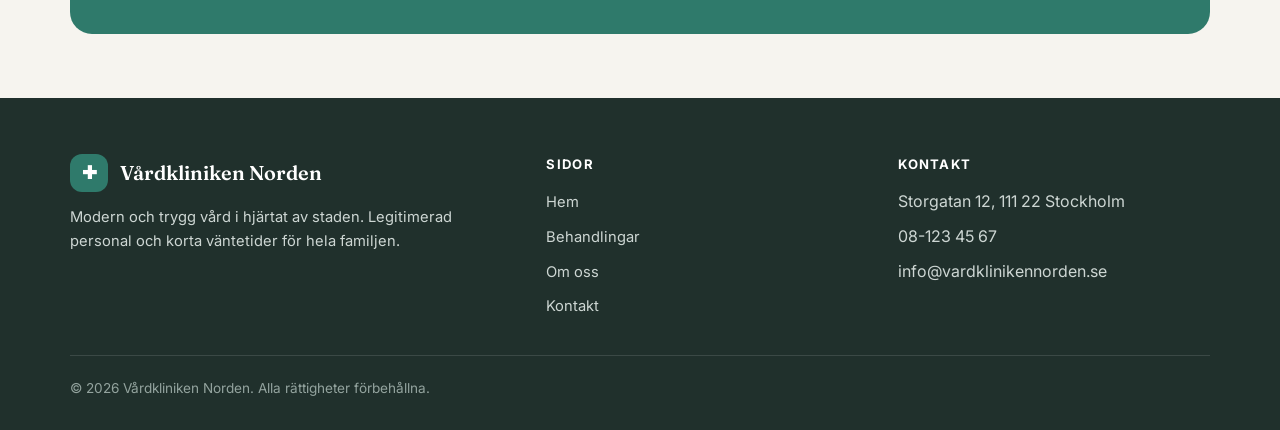
==== commit f2ec28d1: "Update content via Klar visual CMS" ====
--- a/behandlingar.html
+++ b/behandlingar.html
@@ -1,4 +1,6 @@
-<!DOCTYPE html><html lang="sv"><head>
+<!DOCTYPE html>
+<html lang="sv">
+  <head>
     <meta charset="UTF-8">
     <meta name="viewport" content="width=device-width, initial-scale=1.0">
     <title>Vårdkliniken Norden</title>
@@ -15,7 +17,7 @@
           <div class="vkn-shell vkn-header__inner">
             <a class="vkn-logo" href="/"><span class="vkn-logo__mark">✚</span> Vårdkliniken Norden</a><button class="vkn-burger" aria-label="Meny">☰</button>
             <nav class="vkn-nav">
-              <a href="/">Hem 9</a><a href="/behandlingar" class="vkn-active" aria-current="page">Behandlingar</a><a href="/om-oss">Om oss</a><a href="/kontakt">Kontakt</a><a class="vkn-nav__cta" href="/kontakt">Boka
+              <a href="/">Hem</a><a href="/behandlingar" class="vkn-active" aria-current="page">Behandlingar</a><a href="/om-oss">Om oss</a><a href="/kontakt">Kontakt</a><a class="vkn-nav__cta" href="/kontakt">Boka
                 tid</a>
             </nav>
           </div>
@@ -178,5 +180,5 @@
         </footer>
       </div>
     </div>
-  
-</body></html>+  </body>
+</html>
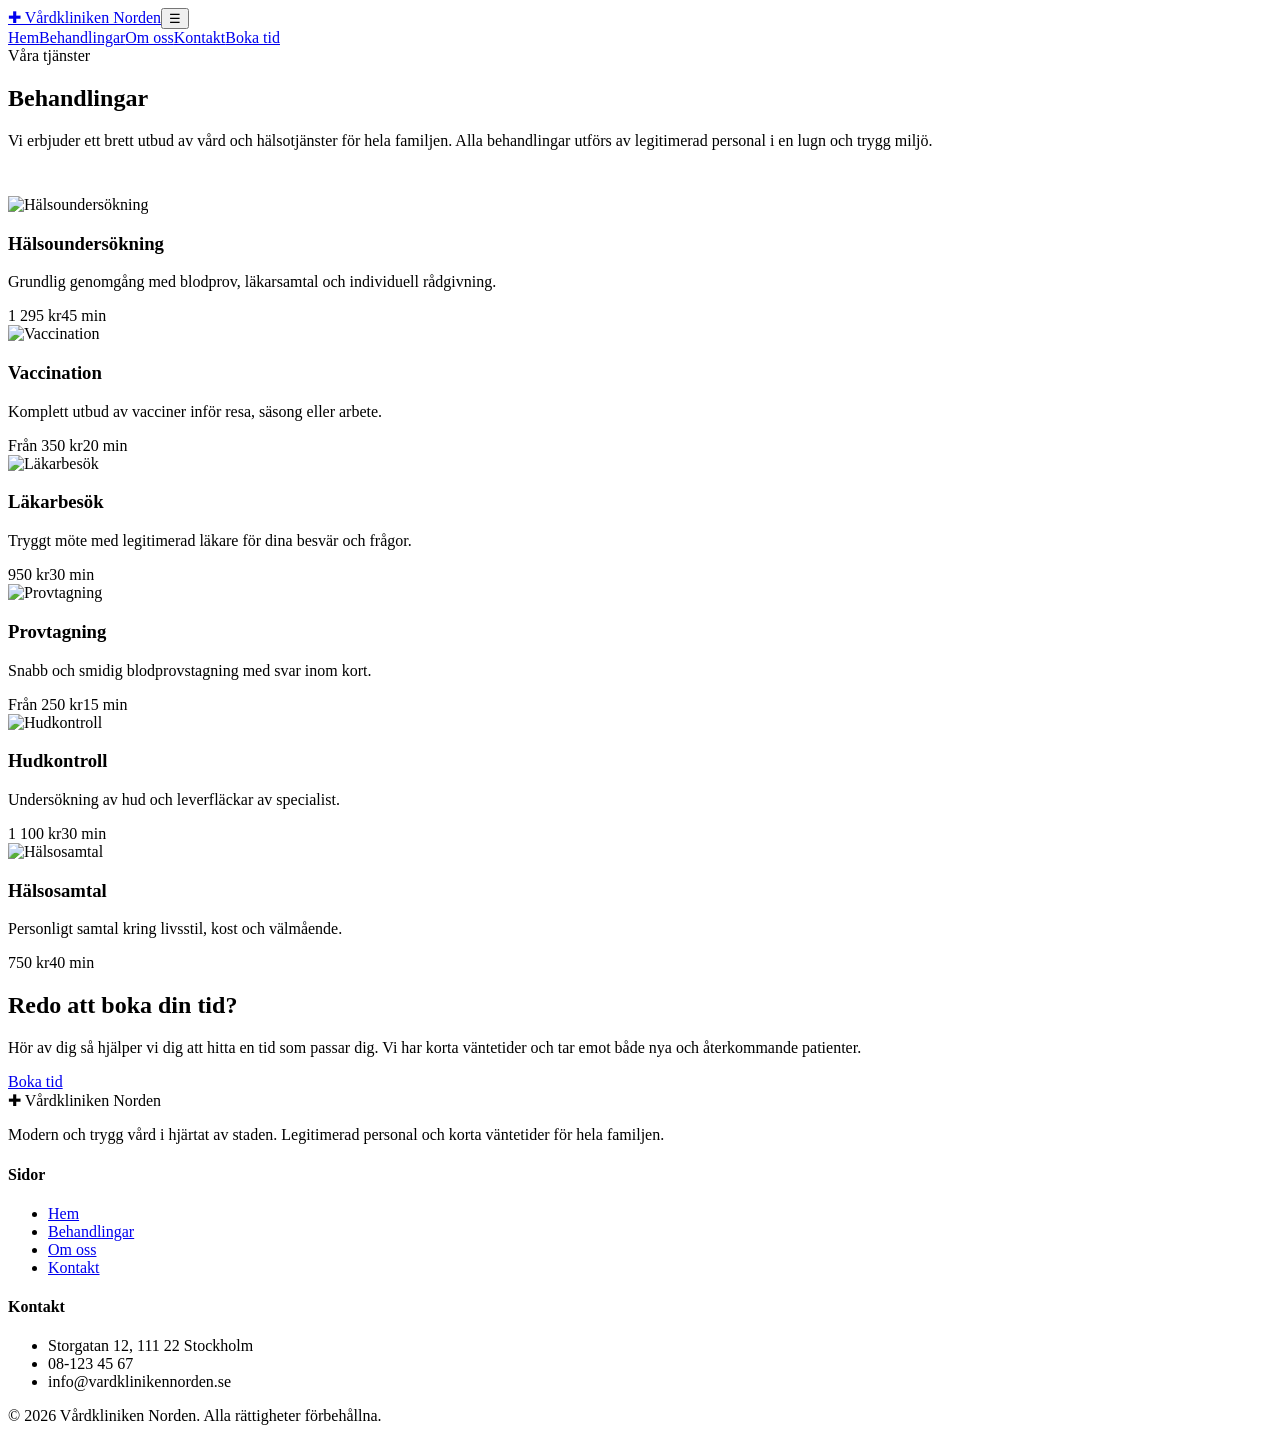
==== commit ed78bc20: "Publish: prefix root-relative paths with /klar-spa-site-1 for GitHub Pages" ====
--- a/behandlingar.html
+++ b/behandlingar.html
@@ -1,23 +1,21 @@
-<!DOCTYPE html>
-<html lang="sv">
-  <head>
+<!DOCTYPE html><html lang="sv"><head>
     <meta charset="UTF-8">
     <meta name="viewport" content="width=device-width, initial-scale=1.0">
     <title>Vårdkliniken Norden</title>
     <link rel="preconnect" href="https://fonts.googleapis.com">
     <link rel="preconnect" href="https://fonts.gstatic.com" crossorigin="">
     <link href="https://fonts.googleapis.com/css2?family=Fraunces:opsz,wght@9..144,400;9..144,500;9..144,600&amp;family=Inter:wght@400;500;600&amp;display=swap" rel="stylesheet">
-    <link rel="stylesheet" href="/style.css"><link rel="icon" href="/images/favicon.png">
-    <script type="module" src="/script.js"></script>
+    <link rel="stylesheet" href="/klar-spa-site-1/style.css"><link rel="icon" href="/klar-spa-site-1/images/favicon.png">
+    <script type="module" src="/klar-spa-site-1/script.js"></script>
   </head>
   <body>
     <div id="root">
       <div class="vkn-app">
         <header class="vkn-header">
           <div class="vkn-shell vkn-header__inner">
-            <a class="vkn-logo" href="/"><span class="vkn-logo__mark">✚</span> Vårdkliniken Norden</a><button class="vkn-burger" aria-label="Meny">☰</button>
+            <a class="vkn-logo" href="/klar-spa-site-1/"><span class="vkn-logo__mark">✚</span> Vårdkliniken Norden</a><button class="vkn-burger" aria-label="Meny">☰</button>
             <nav class="vkn-nav">
-              <a href="/">Hem</a><a href="/behandlingar" class="vkn-active" aria-current="page">Behandlingar</a><a href="/om-oss">Om oss</a><a href="/kontakt">Kontakt</a><a class="vkn-nav__cta" href="/kontakt">Boka
+              <a href="/klar-spa-site-1/">Hem</a><a href="/klar-spa-site-1/behandlingar" class="vkn-active" aria-current="page">Behandlingar</a><a href="/klar-spa-site-1/om-oss">Om oss</a><a href="/klar-spa-site-1/kontakt">Kontakt</a><a class="vkn-nav__cta" href="/klar-spa-site-1/kontakt">Boka
                 tid</a>
             </nav>
           </div>
@@ -136,7 +134,7 @@
                   Vi har korta väntetider och tar emot både nya och återkommande
                   patienter.
                 </p>
-                <a class="vkn-btn vkn-btn--primary vkn-cta-btn" href="/kontakt">Boka tid</a>
+                <a class="vkn-btn vkn-btn--primary vkn-cta-btn" href="/klar-spa-site-1/kontakt">Boka tid</a>
               </div>
             </div>
           </section>
@@ -156,12 +154,12 @@
               <div>
                 <h4>Sidor</h4>
                 <ul>
-                  <li><a href="/">Hem</a></li>
+                  <li><a href="/klar-spa-site-1/">Hem</a></li>
                   <li>
-                    <a href="/behandlingar">Behandlingar</a>
+                    <a href="/klar-spa-site-1/behandlingar">Behandlingar</a>
                   </li>
-                  <li><a href="/om-oss">Om oss</a></li>
-                  <li><a href="/kontakt">Kontakt</a></li>
+                  <li><a href="/klar-spa-site-1/om-oss">Om oss</a></li>
+                  <li><a href="/klar-spa-site-1/kontakt">Kontakt</a></li>
                 </ul>
               </div>
               <div>
@@ -180,5 +178,5 @@
         </footer>
       </div>
     </div>
-  </body>
-</html>+  
+</body></html>
